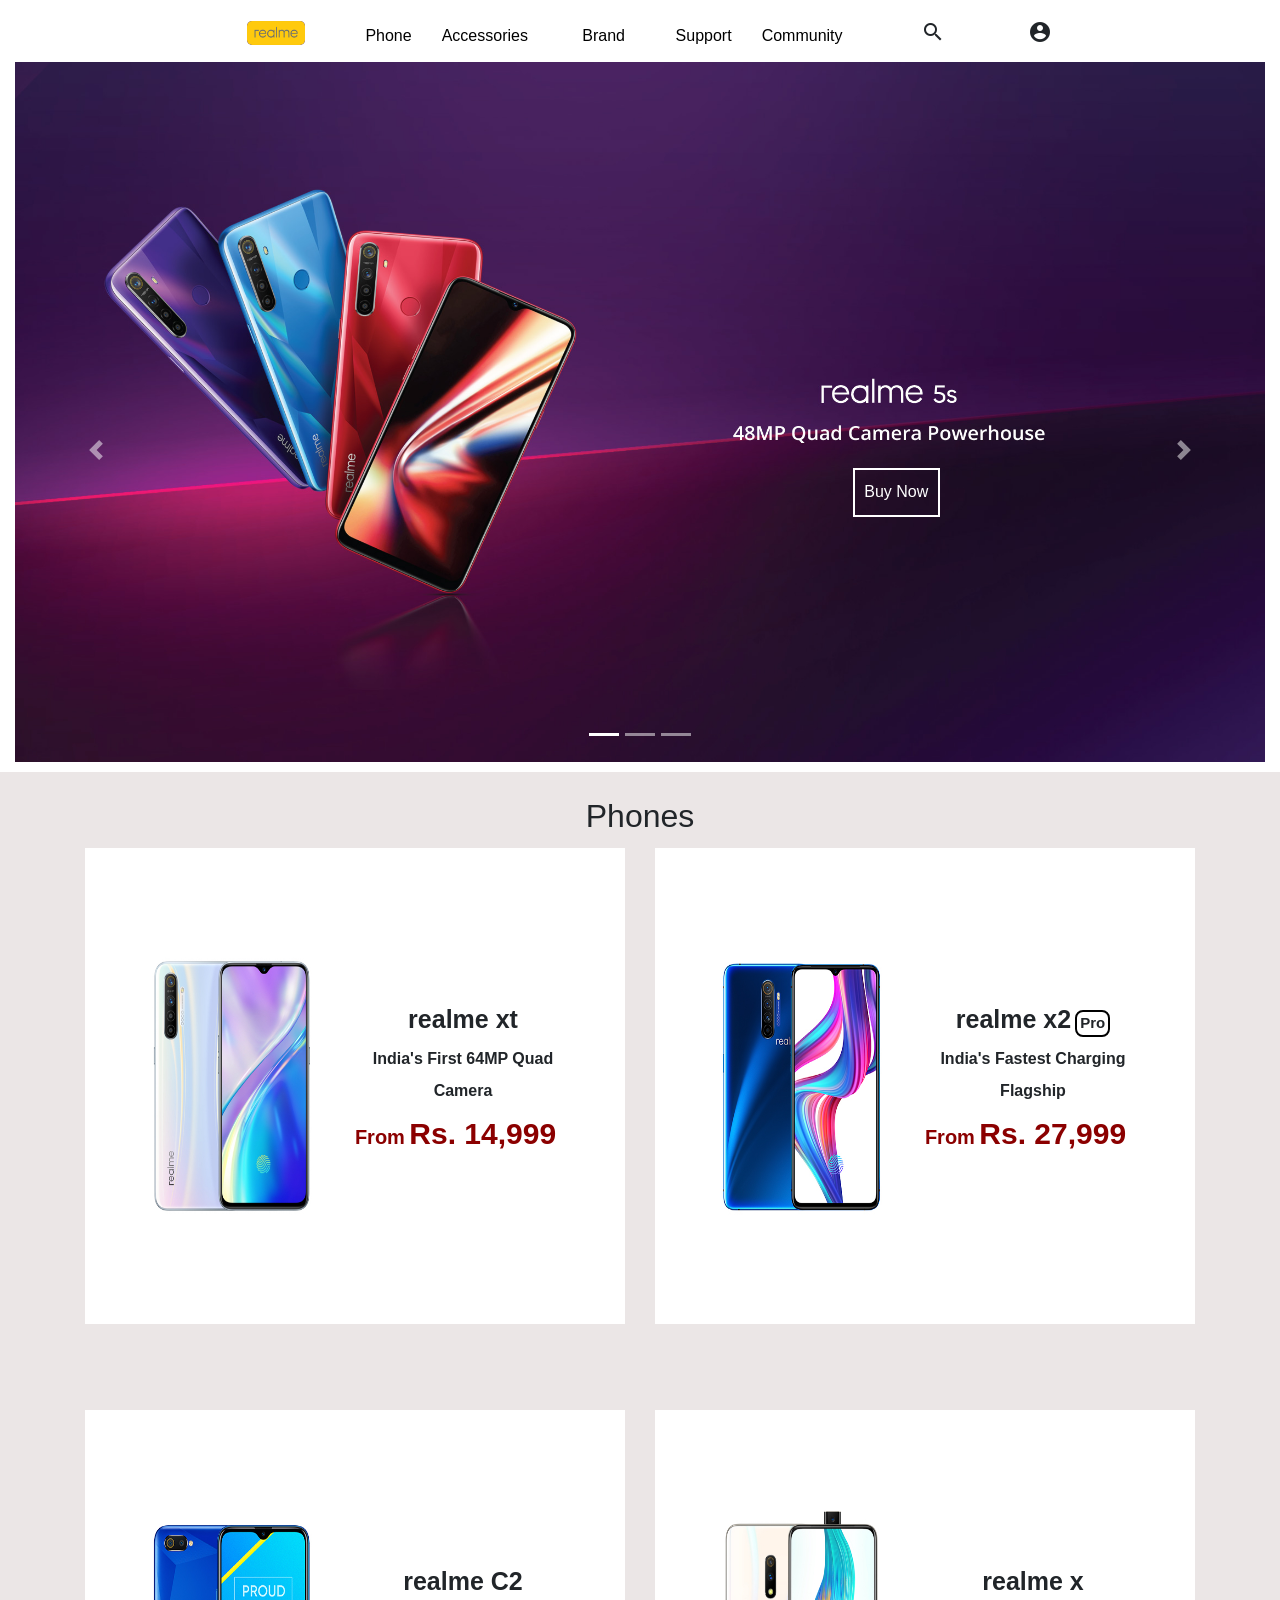
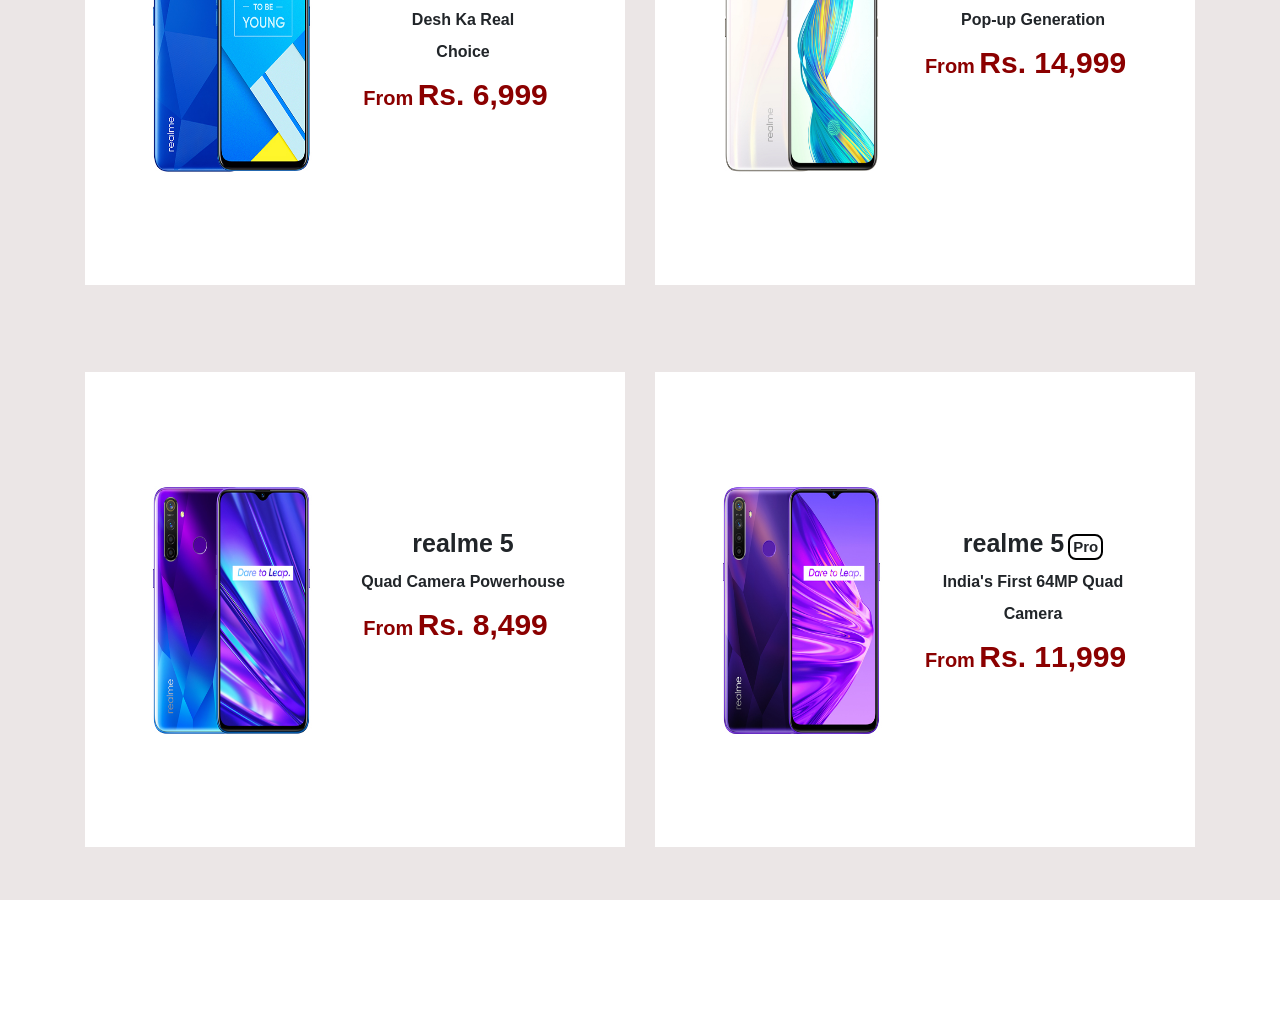
==== index.html @ 081a211e "Rename website.html to index.html" ====
<!doctype html>

<html>
<head>
  <title>Website</title>
  <meta name="viewport" content="width=device-width, initial-scale=1, shrink-to-fit=no">
  <link rel="stylesheet" href="https://fonts.googleapis.com/icon?family=Material+Icons">
  <link rel="stylesheet" href="https://stackpath.bootstrapcdn.com/bootstrap/4.4.1/css/bootstrap.min.css" integrity="sha384-Vkoo8x4CGsO3+Hhxv8T/Q5PaXtkKtu6ug5TOeNV6gBiFeWPGFN9MuhOf23Q9Ifjh" crossorigin="anonymous">
  <link rel="stylesheet" href="../css/webcs.css">
</head>
<body>
  <nav class="site-header sticky-top py-1 navi">
<div class="container-fluid w-100 top" id="nav">
  <div class="row align-items-center">
      <div class="col-3 column align-self-start"><img src="../img/realme.png" class="logo"></img></div>
    <div class="col-1 column"><a href="https://www.realme.com/in/" class="op">Phone</a></div>
    <div class="col-1 column"><a href="https://www.realme.com/in/" class="op">Accessories</a></div>
    <div class="col-1 column"><a href="https://www.realme.com/in/" class="op">Brand</a></div>
    <div class="col-1 column"><a href="https://www.realme.com/in/" class="op">Support</a></div>
    <div class="col-1 column"><a href="https://www.realme.com/in/" class="op">Community</a></div>
    <div class="col-1 column "><i class="material-icons icon">search</i></div>
    <div class="col-1 column"><i class="material-icons icon">account_circle</i></div>
  </div>
</div>
</nav>
 <div class="container-fluid">
   <div class="carousel slide"id="caro" data-ride="carousel">
     <ol class="carousel-indicators">
    <li data-target="#caro" data-slide-to="0" class="active"></li>
    <li data-target="#caro" data-slide-to="1"></li>
    <li data-target="#caro" data-slide-to="2"></li>
  </ol>
     <div class="carousel-inner">
       <div class="carousel-item active">
         <img src="../img/realme5s.jpg" class=" d-block image">
         <button class="buy">Buy Now</button>
       </div>
       <div class="carousel-item">
            <img src="../img/realme5s.jpg" class="image">
             <button class="buy">Buy Now</button>
       </div>
       <div class="carousel-item">
            <img src="../img/realme5s.jpg" class="image">
             <button class="buy">Buy Now</button>
       </div>
     </div>
   </div>
   <a class="carousel-control-prev" href="#caro" role="button" data-slide="prev">
  <span class="carousel-control-prev-icon" aria-hidden="true"></span>
  <span class="sr-only">Previous</span>
</a>
<a class="carousel-control-next" href="#caro" role="button" data-slide="next">
  <span class="carousel-control-next-icon" aria-hidden="true"></span>
  <span class="sr-only">Next</span>
</a>
 </div>
 <div class="container-fluid fix">
   <label class="phone">Phones</label>
  <div class="container">
    <div class="row">
      <div class="col-6"><a href="#top"><img src="../img/realmext.jpg" class="dis"></img></a>
        <span class="detail container">
          <label style="font-size:25px">realme xt</label><br>
          <label>India's First 64MP Quad</label><br><label>Camera</label><br>
         <label style="color:darkred;font-size:20px">From</label>  <label style="font-size:30px;color:darkred">Rs. 14,999</label>
         </span>
        </div>

      <div class="col-6"><a href="#top"><img src="../img/realmex2.jpg" class="dis"></img></a>
        <span class="detail container">
          <label style="font-size:25px">realme x2 </label><label class=pro>Pro</label><br>
          <label>India's Fastest Charging</label><br><label>Flagship</label><br>
         <label style="color:darkred;font-size:20px">From</label>  <label style="font-size:30px;color:darkred">Rs. 27,999</label>
         </span>
      </div>
    </div>
    <div class="row" style="margin-top:3%">
      <div class="col-6"><a href="#top"><img src="../img/realmec2.jpg" class="dis"></img></a>
        <span class="detail container">
          <label style="font-size:25px">realme C2</label><br>
          <label>Desh Ka Real</label><br><label>Choice</label><br>
         <label style="color:darkred;font-size:20px">From</label>  <label style="font-size:30px;color:darkred">Rs. 6,999</label>
         </span>
      </div>
      <div class="col-6"><a href="#top"><img src="../img/realmex.jpg" class="dis"></img></a>
        <span class="detail container">
          <label style="font-size:25px">realme x</label><br>
          <label>Pop-up Generation</label><br>
         <label style="color:darkred;font-size:20px">From</label>  <label style="font-size:30px;color:darkred">Rs. 14,999</label>
         </span>
      </div>
    </div>
    <div class="row" style="margin-top:3%;">
      <div class="col-6"><a href="#top"><img src="../img/realme5.jpg" class="dis"></img></a>
        <span class="detail container">
          <label style="font-size:25px">realme 5</label><br>
          <label>Quad Camera Powerhouse</label><br>
         <label style="color:darkred;font-size:20px">From</label>  <label style="font-size:30px;color:darkred">Rs. 8,499</label>
         </span>
      </div>
      <div class="col-6"><a href="#top"><img src="../img/realme5pro.jpg" class="dis"></img></a>
        <span class="detail container">
          <label style="font-size:25px">realme 5 </label><label class=pro>Pro</label><br>
          <label>India's First 64MP Quad</label><br><label>Camera</label><br>
         <label style="color:darkred;font-size:20px">From</label>  <label style="font-size:30px;color:darkred">Rs. 11,999</label>
         </span>
      </div>
    </div>
  </div>
 </div>

 <script src="https://code.jquery.com/jquery-3.4.1.slim.min.js" integrity="sha384-J6qa4849blE2+poT4WnyKhv5vZF5SrPo0iEjwBvKU7imGFAV0wwj1yYfoRSJoZ+n" crossorigin="anonymous"></script>
<script src="https://cdn.jsdelivr.net/npm/popper.js@1.16.0/dist/umd/popper.min.js" integrity="sha384-Q6E9RHvbIyZFJoft+2mJbHaEWldlvI9IOYy5n3zV9zzTtmI3UksdQRVvoxMfooAo" crossorigin="anonymous"></script>
<script src="https://stackpath.bootstrapcdn.com/bootstrap/4.4.1/js/bootstrap.min.js" integrity="sha384-wfSDF2E50Y2D1uUdj0O3uMBJnjuUD4Ih7YwaYd1iqfktj0Uod8GCExl3Og8ifwB6" crossorigin="anonymous"></script>
</body>

</html>
---- css/webcs.css ----
.fix{
  text-align: center;
  margin-top: 10px;
  background-color: #ebe6e6;
}
.top{
  padding-top: 0.5%;
  padding-bottom: 0.5%;
}
.image{
  width: 100%;
  height: 700px;
}
.buy{
  position: absolute;
  bottom: 35%;
  right: 26%;
  border: 2px solid white;
  width: 7%;
  height: 7%;
  background: transparent;
  color: white;
  transition: 0.5s ease;
}
.buy:hover{
  background-color: white;
  color: black;
}
.column{
  padding-top: 10px;
  text-align: right;
#  border: 2px solid;
}
.op{
  color: black;
  text-decoration: none;
}
.op:hover{
  color: #FFE66D;
  text-decoration: none;
}
.logo{
  width: 20%;
  background-color: blue;
  border-radius: 5px;
}
.phone{
  margin-top: 1.6%;
  font-size: 200%;
}
.dis{
  width: 100%;
  height: 90%;
}
.navi{
  background-color:rgba(255, 255, 255,0.98);
}
.detail{
  position: relative;
  bottom: 61%;
  left: 20%;
  display:inline;
  text-align: center;
  font-weight: bold;
}
.pro{
  border: 2px solid black;
  border-radius: 8px;
  font-size: 15px;
  margin-left: 4px;
  margin-bottom: 10px;
  padding-left: 3px;
  padding-right: 3px;
}
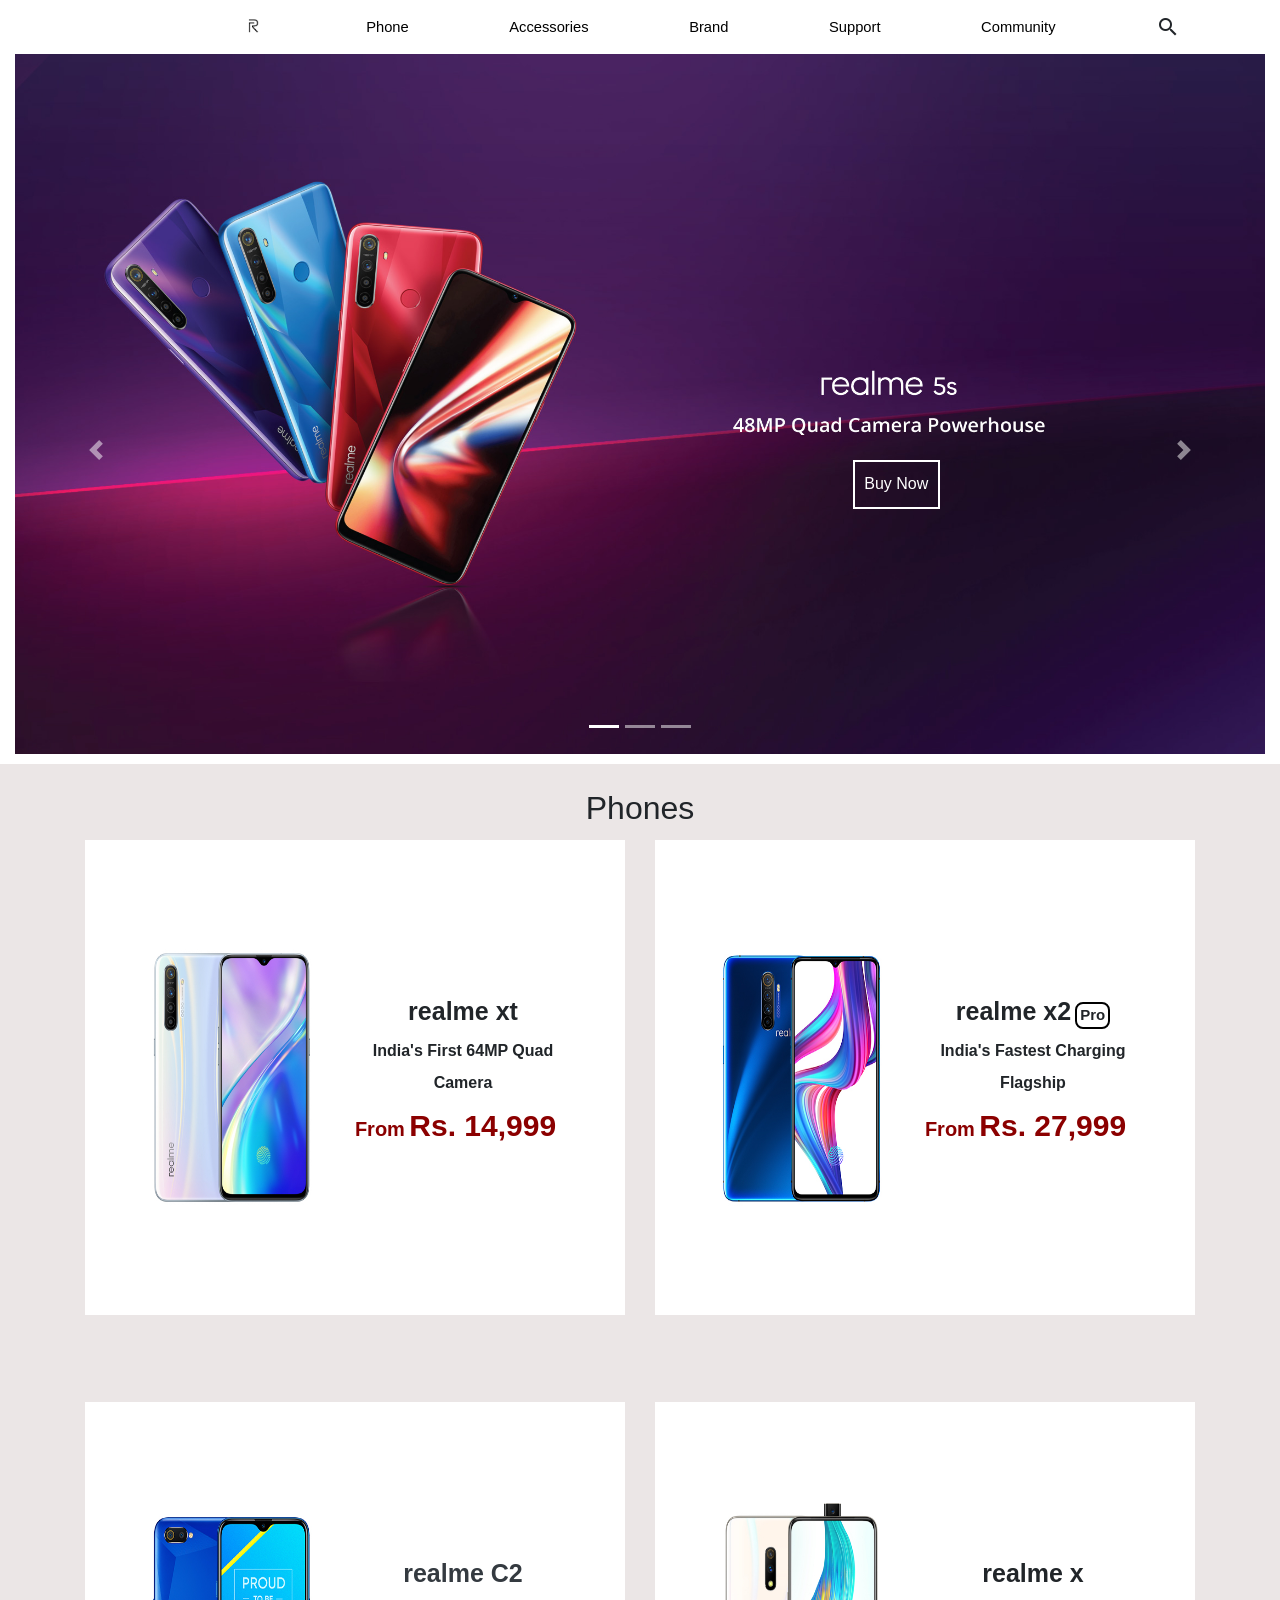
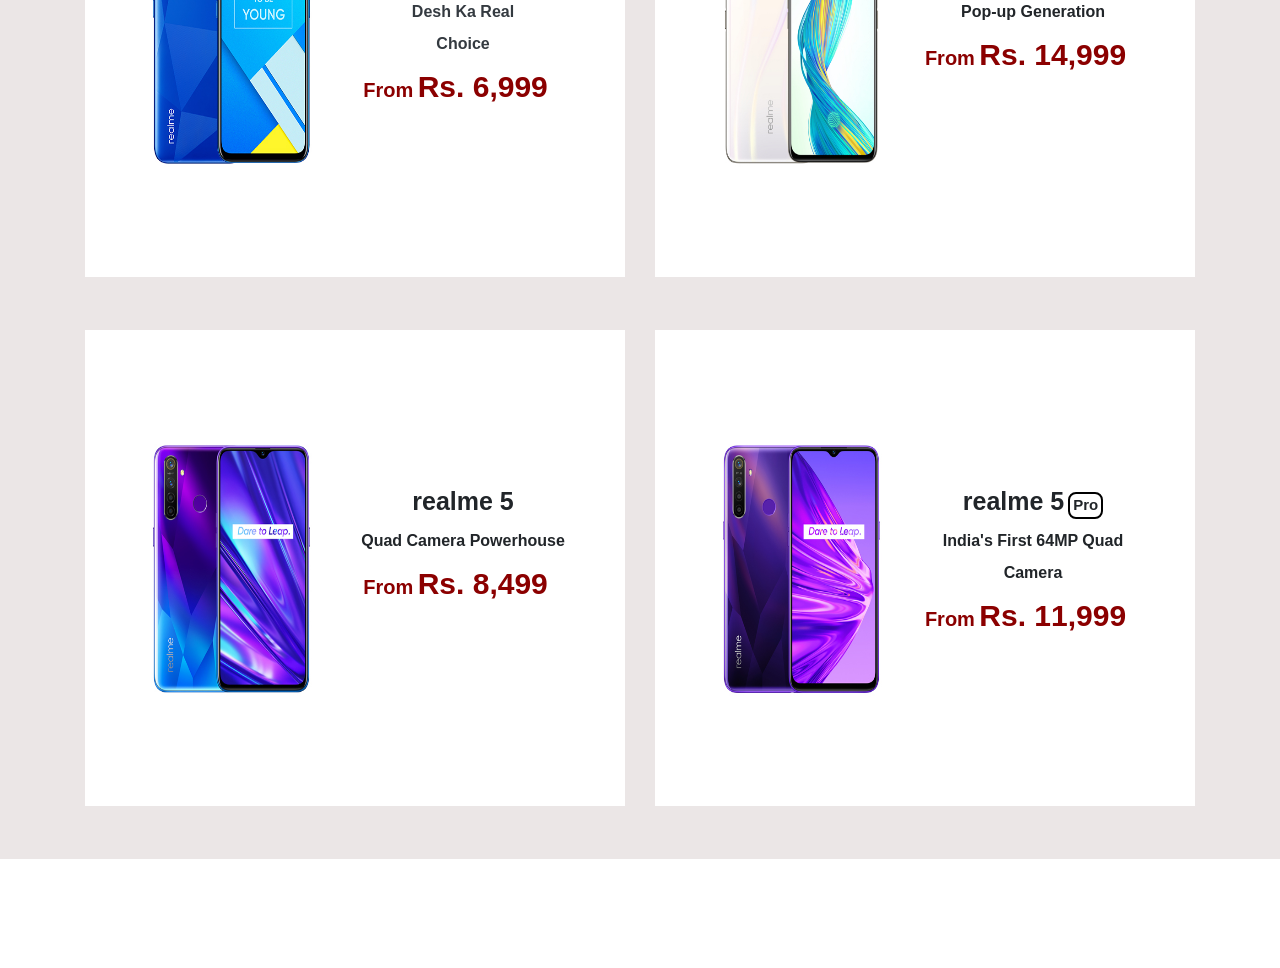
==== commit ff69ee15: "Rename website.html to index.html" ====
--- a/index.html
+++ b/index.html
@@ -9,22 +9,27 @@
   <link rel="stylesheet" href="../css/webcs.css">
 </head>
 <body>
-  <nav class="site-header sticky-top py-1 navi">
-<div class="container-fluid w-100 top" id="nav">
-  <div class="row align-items-center">
-      <div class="col-3 column align-self-start"><img src="../img/realme.png" class="logo"></img></div>
-    <div class="col-1 column"><a href="https://www.realme.com/in/" class="op">Phone</a></div>
-    <div class="col-1 column"><a href="https://www.realme.com/in/" class="op">Accessories</a></div>
-    <div class="col-1 column"><a href="https://www.realme.com/in/" class="op">Brand</a></div>
-    <div class="col-1 column"><a href="https://www.realme.com/in/" class="op">Support</a></div>
-    <div class="col-1 column"><a href="https://www.realme.com/in/" class="op">Community</a></div>
-    <div class="col-1 column "><i class="material-icons icon">search</i></div>
-    <div class="col-1 column"><i class="material-icons icon">account_circle</i></div>
+  <nav class="navbar navbar-expand-md navbar-dark ">
+
+     <span class="logo"><img src="../img/realme.png" style="width: 100%;"></img></span>
+    <!-- <button class="navbar-toggler" type="button" data-toggle="collapse" style="background-color: skyblue" data-target:"#navdiv"><span class="navbar-toggler-icon"></span></button> -->
+    <button class="navbar-toggler" type="button" data-toggle="collapse" data-target="#navbarSupportedContent" aria-controls="navbarSupportedContent" aria-expanded="false" aria-label="Toggle navigation">
+    <span class="navbar-toggler-icon" style="background-color: skyblue"></span>
+  </button>
+    <div class="collapse navbar-collapse" id="navbarSupportedContent">
+    <ul class="navbar-nav mr-auto">
+    <li class="nav-item list-i"><a href="https://www.realme.com/in/" class="nav-i">Phone</a></li>
+    <li class="nav-item list-i"><a href="https://www.realme.com/in/" class="nav-i">Accessories</a></li>
+    <li class="nav-item list-i"><a href="https://www.realme.com/in/" class="nav-i">Brand</a></li>
+    <li class="nav-item list-i"><a href="https://www.realme.com/in/" class="nav-i">Support</a></li>
+    <li class="nav-item list-i"><a href="https://www.realme.com/in/" class="nav-i">Community</a></li>
+    <li class="nav-item list-i"><i class="material-icons icon">search</i></li>
+    <li class="nav-item list-i"><i class="material-icons icon">account_circle</i></li>
+    </ul>
   </div>
-</div>
 </nav>
  <div class="container-fluid">
-   <div class="carousel slide"id="caro" data-ride="carousel">
+   <div class="carousel slide" id="caro" data-ride="carousel">
      <ol class="carousel-indicators">
     <li data-target="#caro" data-slide-to="0" class="active"></li>
     <li data-target="#caro" data-slide-to="1"></li>
@@ -75,12 +80,13 @@
       </div>
     </div>
     <div class="row" style="margin-top:3%">
-      <div class="col-6"><a href="#top"><img src="../img/realmec2.jpg" class="dis"></img></a>
-        <span class="detail container">
+      <div class="col-6"><a href="#top" class="text-dark"><img src="../img/realmec2.jpg" class="dis"></img>
+         <span class="detail container">
           <label style="font-size:25px">realme C2</label><br>
           <label>Desh Ka Real</label><br><label>Choice</label><br>
          <label style="color:darkred;font-size:20px">From</label>  <label style="font-size:30px;color:darkred">Rs. 6,999</label>
-         </span>
+         </span></a>
+
       </div>
       <div class="col-6"><a href="#top"><img src="../img/realmex.jpg" class="dis"></img></a>
         <span class="detail container">
@@ -90,7 +96,7 @@
          </span>
       </div>
     </div>
-    <div class="row" style="margin-top:3%;">
+    <div class="row" stylehost website for free on google="margin-top:3%;">
       <div class="col-6"><a href="#top"><img src="../img/realme5.jpg" class="dis"></img></a>
         <span class="detail container">
           <label style="font-size:25px">realme 5</label><br>
--- a/css/webcs.css
+++ b/css/webcs.css
@@ -31,19 +31,24 @@
   text-align: right;
 #  border: 2px solid;
 }
-.op{
+.list-i{
+  margin-left: 30%;
+  margin-top:2%;
+}
+.nav-i{
   color: black;
-  text-decoration: none;
+  font-size: 92%;
 }
-.op:hover{
+.nav-i:hover{
   color: #FFE66D;
   text-decoration: none;
 }
 .logo{
-  width: 20%;
-  background-color: blue;
-  border-radius: 5px;
+  padding-top: 0%;
+  margin-left: 18%;
+  width: 2%;
 }
+
 .phone{
   margin-top: 1.6%;
   font-size: 200%;
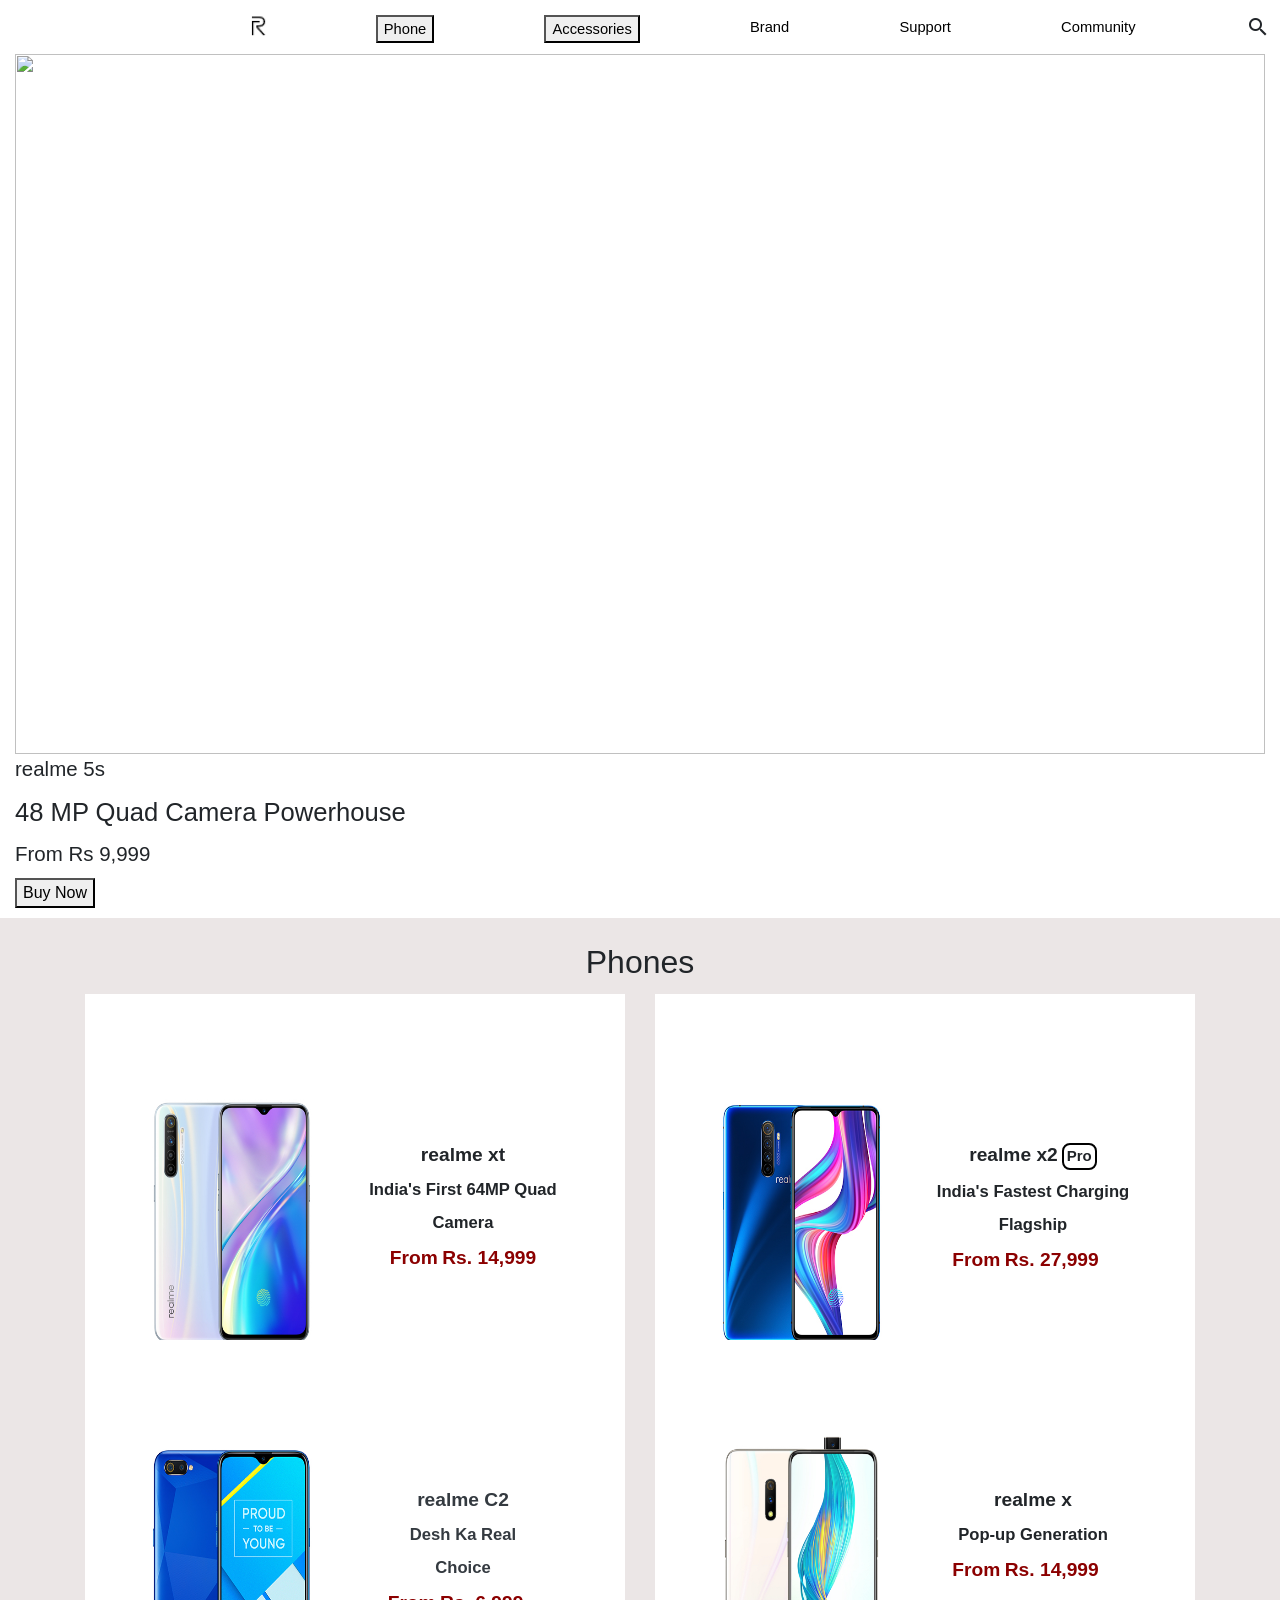
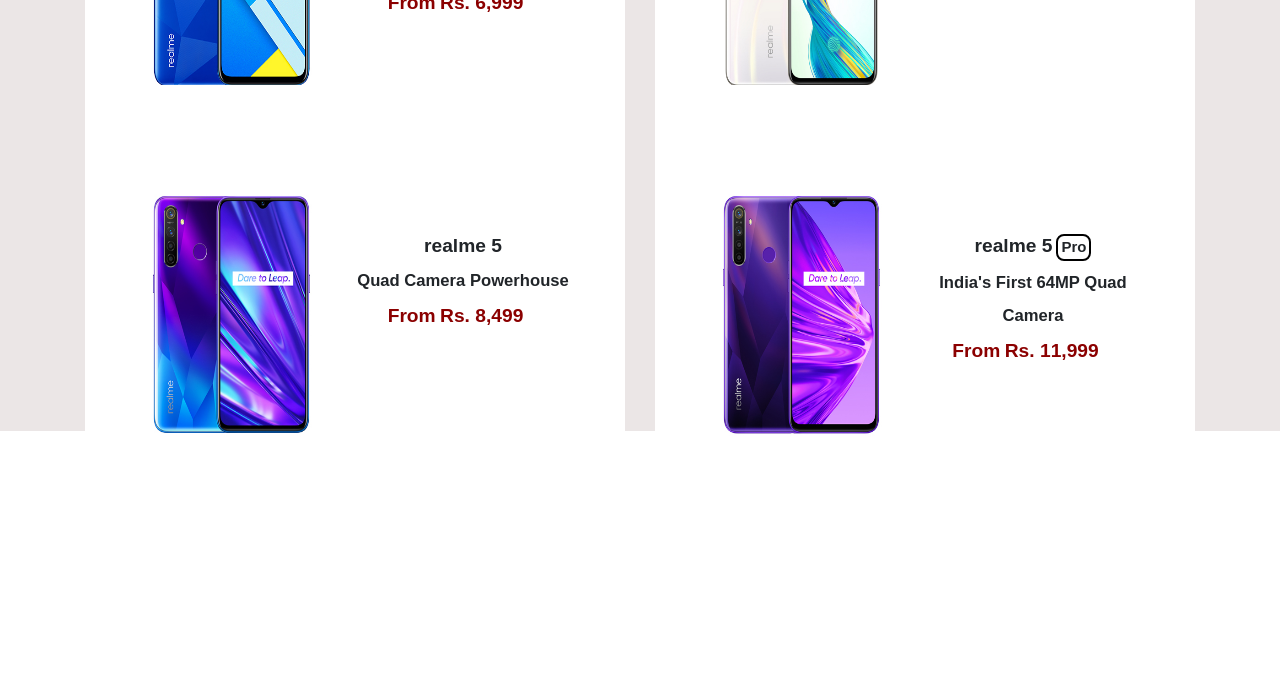
==== commit b7836b8d: "Rename website.html to index.html" ====
--- a/index.html
+++ b/index.html
@@ -4,22 +4,45 @@
 <head>
   <title>Website</title>
   <meta name="viewport" content="width=device-width, initial-scale=1, shrink-to-fit=no">
+  <meta name="viewport" content="width=device-width, initial-scale=1.0">
   <link rel="stylesheet" href="https://fonts.googleapis.com/icon?family=Material+Icons">
   <link rel="stylesheet" href="https://stackpath.bootstrapcdn.com/bootstrap/4.4.1/css/bootstrap.min.css" integrity="sha384-Vkoo8x4CGsO3+Hhxv8T/Q5PaXtkKtu6ug5TOeNV6gBiFeWPGFN9MuhOf23Q9Ifjh" crossorigin="anonymous">
   <link rel="stylesheet" href="../css/webcs.css">
 </head>
 <body>
-  <nav class="navbar navbar-expand-md navbar-dark ">
+  <nav class="navbar navbar-expand-md navbar-light container-fluid">
 
-     <span class="logo"><img src="../img/realme.png" style="width: 100%;"></img></span>
-    <!-- <button class="navbar-toggler" type="button" data-toggle="collapse" style="background-color: skyblue" data-target:"#navdiv"><span class="navbar-toggler-icon"></span></button> -->
+    <span class="logo"><img src="../img/realme.png" style="width: 35px;"></img></span>
     <button class="navbar-toggler" type="button" data-toggle="collapse" data-target="#navbarSupportedContent" aria-controls="navbarSupportedContent" aria-expanded="false" aria-label="Toggle navigation">
-    <span class="navbar-toggler-icon" style="background-color: skyblue"></span>
+    <span class="navbar-toggler-icon"></span>
   </button>
     <div class="collapse navbar-collapse" id="navbarSupportedContent">
     <ul class="navbar-nav mr-auto">
-    <li class="nav-item list-i"><a href="https://www.realme.com/in/" class="nav-i">Phone</a></li>
-    <li class="nav-item list-i"><a href="https://www.realme.com/in/" class="nav-i">Accessories</a></li>
+    <li class="nav-item list-i"><button class="nav-i dropdown" type="button" data-toggle="dropdown">Phone</button>
+     <div class="dropdown-menu" style="border: none;width: 100%;">
+      <div class="dropdown-item container-fluid men ">
+        <div class="text-center dec"><a href="#"><img class="w-75" src="https://image01.realme.net/general/20200206/1580961135759.png"></img><br><a href="#" class="text-dark text-decoration-none" style="font-size: 110%;">realme C3</a><br><a class="text-danger" href="#" style="font-weight: bold;font-size: 120%">Rs 6,999</a></a></div>    
+         <div class="text-center dec"><a href="#"><img class="w-75" src="https://image01.realme.net/general/20200109/1578553871415.png"></img><br><a href="#" class="text-dark text-decoration-none" style="font-size: 110%;">realme 5i</a><br><a class="text-danger" href="#" style="font-weight: bold;font-size: 120%">Rs 8,999</a></div> 
+          <div class="text-center dec"><a href="#"><img class="w-75" src="https://image01.realme.net/general/20191217/1576563025724.png"></img><br><a href="#" class="text-dark text-decoration-none " style="font-size: 110%;">realme X2</a><br><a class="text-danger" href="#" style="font-weight: bold;font-size: 120%">Rs 16,999</a></a></div> 
+           <div class="text-center dec"><a href="#"><img class="w-75" src="https://image01.realme.net/general/20191119/1574164288433.png"></img><br><a href="#" class="text-dark text-decoration-none " style="font-size: 110%;">realme 5s</a><br><a class="text-danger" href="#" style="font-weight: bold;font-size: 120%">Rs 9,999</a></a></div> 
+            <div class="text-center dec"><a href="#"><img class="w-75" src="https://image01.realme.net/general/20190913/1568362321878.png"></img><br><a href="#" class="text-dark text-decoration-none" style="font-size: 110%;">realme XT</a><br><a class="text-danger " href="#" style="font-weight: bold;font-size: 120%">Rs 15,999</a></a></div> 
+             <div class="text-center dec"><a href="#"><img class="w-75" src="https://image01.realme.net/general/20190703/1562171756416.png"></img><br><a href="#" class="text-dark text-decoration-none" style="font-size: 130%;">realme C2</a><br><a class="text-danger" href="#" style="font-weight: bold;font-size: 120%">Rs 7,999</a></a></div> 
+      </div>
+    </li>
+    
+    
+    <li class="nav-item list-i">
+      <button class="nav-i dropdown" type="button" data-toggle="dropdown">Accessories</button>
+     <div class="dropdown-menu" style="border: none;width: 100%;">
+      <div class="dropdown-item container-fluid men">
+        <div class="text-center dec"><a href="#"><img class="w-75" src="https://image01.realme.net/general/20200205/1580879889490.png"></img><br><a href="#" class="text-dark text-decoration-none" style="font-size: 110%;">realme Buds Cover</a><br><a class="text-danger" href="#" style="font-weight: bold;font-size: 120%">Rs 399</a></a></div>    
+         <div class="text-center dec"><a href="#"><img class="w-75" src="https://image01.realme.net/general/20200124/1579841531795.png"></img><br><a href="#" class="text-dark text-decoration-none" style="font-size: 110%;">realme Power Bank</a><br><a class="text-danger" href="#" style="font-weight: bold;font-size: 120%">Rs 1,999</a></div> 
+          <div class="text-center dec"><a href="#"><img class="w-75" src="https://image01.realme.net/general/20200121/1579605485608.png"></img><br><a href="#" class="text-dark text-decoration-none " style="font-size: 110%;">realme X2 Case</a><br><a class="text-danger" href="#" style="font-weight: bold;font-size: 120%">Rs 399</a></a></div> 
+           <div class="text-center dec"><a href="#"><img class="w-75" src="https://image01.realme.net/general/20191217/1576558029983.png"></img><br><a href="#" class="text-dark text-decoration-none " style="font-size: 110%;">realme Buds Air</a><br><a class="text-danger" href="#" style="font-weight: bold;font-size: 120%">Rs 3,999</a></a></div> 
+            <div class="text-center dec"><a href="#"><img class="w-75" src="https://image01.realme.net/general/20190913/1568360352661.png"></img><br><a href="#" class="text-dark text-decoration-none" style="font-size: 110%;">realme Buds Wireless</a><br><a class="text-danger " href="#" style="font-weight: bold;font-size: 120%">Rs 1,799</a></a></div> 
+             <div class="text-center dec"><a href="#"><img class="w-75" src="https://image01.realme.net/general/20190703/1562171989055.png"></img><br><a href="#" class="text-dark text-decoration-none" style="font-size: 110%;">Tech BackPack</a><br><a class="text-danger" href="#" style="font-weight: bold;font-size: 120%">Rs 1,799</a></a></div> 
+      </div>
+    </li>
     <li class="nav-item list-i"><a href="https://www.realme.com/in/" class="nav-i">Brand</a></li>
     <li class="nav-item list-i"><a href="https://www.realme.com/in/" class="nav-i">Support</a></li>
     <li class="nav-item list-i"><a href="https://www.realme.com/in/" class="nav-i">Community</a></li>
@@ -36,17 +59,30 @@
     <li data-target="#caro" data-slide-to="2"></li>
   </ol>
      <div class="carousel-inner">
-       <div class="carousel-item active">
-         <img src="../img/realme5s.jpg" class=" d-block image">
-         <button class="buy">Buy Now</button>
+       <div class="carousel-item active sz">
+         <img src="https://image01.realme.net/general/20191213/1576255200723.jpg" class=" d-block image">
+         <span class="buy1">
+          <label style="font-size: 1.6vw">realme 5s</label><br>
+          <label style="font-size: 2vw">48 MP Quad Camera Powerhouse</label><br>
+          <label  style="font-size: 1.6vw">From Rs 9,999</label><br>
+         <button class="buy-button">Buy Now</button></span></img>
        </div>
        <div class="carousel-item">
-            <img src="../img/realme5s.jpg" class="image">
-             <button class="buy">Buy Now</button>
+            <img src="https://image01.realme.net/general/20200109/1578553489368.jpg" class=" d-block image">
+         <span class="buy1">
+          <label style="font-size: 1.6vw">realme 5i</label><br>
+          <label style="font-size: 2vw">The Stylist Powerhouse</label><br>
+          <label  style="font-size: 1.6vw">From Rs 8,999</label><br>
+         <button class="buy-button">Buy Now</button>
+       </span></img>
        </div>
        <div class="carousel-item">
-            <img src="../img/realme5s.jpg" class="image">
-             <button class="buy">Buy Now</button>
+          <img src="https://image01.realme.net/general/20200205/1580876532810.jpg" class=" d-block image">
+         <span class="buy1">
+          <label style="font-size: 1.6vw">realme X2</label><br>
+          <label style="font-size: 2vw">64 MP Performance Expert</label><br>
+          <label  style="font-size: 1.6vw">From Rs 16,999</label><br>
+         <button class="buy-button">Buy Now</button></span></img>
        </div>
      </div>
    </div>
@@ -62,53 +98,53 @@
  <div class="container-fluid fix">
    <label class="phone">Phones</label>
   <div class="container">
-    <div class="row">
+    <div class="row" style="height:27vw;">
       <div class="col-6"><a href="#top"><img src="../img/realmext.jpg" class="dis"></img></a>
-        <span class="detail container">
-          <label style="font-size:25px">realme xt</label><br>
-          <label>India's First 64MP Quad</label><br><label>Camera</label><br>
-         <label style="color:darkred;font-size:20px">From</label>  <label style="font-size:30px;color:darkred">Rs. 14,999</label>
+        <span class="detail">
+          <label style="font-size:1.5vw">realme xt</label><br>
+          <label style="font-size:1.3vw">India's First 64MP Quad</label><br><label style="font-size: 1.3vw">Camera</label><br>
+         <label style="color:darkred;font-size:1.5vw">From</label>  <label style="font-size:1.5vw;color:darkred">Rs. 14,999</label>
          </span>
         </div>
 
       <div class="col-6"><a href="#top"><img src="../img/realmex2.jpg" class="dis"></img></a>
         <span class="detail container">
-          <label style="font-size:25px">realme x2 </label><label class=pro>Pro</label><br>
-          <label>India's Fastest Charging</label><br><label>Flagship</label><br>
-         <label style="color:darkred;font-size:20px">From</label>  <label style="font-size:30px;color:darkred">Rs. 27,999</label>
+          <label style="font-size:1.5vw">realme x2 </label><label class=pro>Pro</label><br>
+          <label style="font-size:1.3vw">India's Fastest Charging</label><br><label style="font-size:1.3vw">Flagship</label><br>
+         <label style="color:darkred;font-size:1.5vw">From</label>  <label style="font-size:1.5vw;color:darkred">Rs. 27,999</label>
          </span>
       </div>
     </div>
-    <div class="row" style="margin-top:3%">
+    <div class="row " style="height:27vw;">
       <div class="col-6"><a href="#top" class="text-dark"><img src="../img/realmec2.jpg" class="dis"></img>
          <span class="detail container">
-          <label style="font-size:25px">realme C2</label><br>
-          <label>Desh Ka Real</label><br><label>Choice</label><br>
-         <label style="color:darkred;font-size:20px">From</label>  <label style="font-size:30px;color:darkred">Rs. 6,999</label>
+          <label style="font-size:1.5vw">realme C2</label><br>
+          <label style="font-size:1.3vw">Desh Ka Real</label><br><label style="font-size:1.3vw">Choice</label><br>
+         <label style="color:darkred;font-size:1.5vw">From</label>  <label style="font-size:1.5vw;color:darkred">Rs. 6,999</label>
          </span></a>
 
       </div>
       <div class="col-6"><a href="#top"><img src="../img/realmex.jpg" class="dis"></img></a>
         <span class="detail container">
-          <label style="font-size:25px">realme x</label><br>
-          <label>Pop-up Generation</label><br>
-         <label style="color:darkred;font-size:20px">From</label>  <label style="font-size:30px;color:darkred">Rs. 14,999</label>
+          <label style="font-size:1.5vw">realme x</label><br>
+          <label style="font-size:1.3vw">Pop-up Generation</label><br>
+         <label style="color:darkred;font-size:1.5vw">From</label>  <label style="font-size:1.5vw;color:darkred">Rs. 14,999</label>
          </span>
       </div>
     </div>
-    <div class="row" stylehost website for free on google="margin-top:3%;">
+    <div class="row" style="height:27vw;">
       <div class="col-6"><a href="#top"><img src="../img/realme5.jpg" class="dis"></img></a>
         <span class="detail container">
-          <label style="font-size:25px">realme 5</label><br>
-          <label>Quad Camera Powerhouse</label><br>
-         <label style="color:darkred;font-size:20px">From</label>  <label style="font-size:30px;color:darkred">Rs. 8,499</label>
+          <label style="font-size:1.5vw">realme 5</label><br>
+          <label style="font-size:1.3vw">Quad Camera Powerhouse</label><br>
+         <label style="color:darkred;font-size:1.5vw">From</label>  <label style="font-size:1.5vw;color:darkred">Rs. 8,499</label>
          </span>
       </div>
       <div class="col-6"><a href="#top"><img src="../img/realme5pro.jpg" class="dis"></img></a>
         <span class="detail container">
-          <label style="font-size:25px">realme 5 </label><label class=pro>Pro</label><br>
-          <label>India's First 64MP Quad</label><br><label>Camera</label><br>
-         <label style="color:darkred;font-size:20px">From</label>  <label style="font-size:30px;color:darkred">Rs. 11,999</label>
+          <label style="font-size:1.5vw">realme 5 </label><label class=pro>Pro</label><br>
+          <label style="font-size:1.3vw">India's First 64MP Quad</label><br><label style="font-size:1.3vw">Camera</label><br>
+         <label style="color:darkred;font-size:1.5vw">From</label>  <label style="font-size:1.5vw;color:darkred">Rs. 11,999</label>
          </span>
       </div>
     </div>
